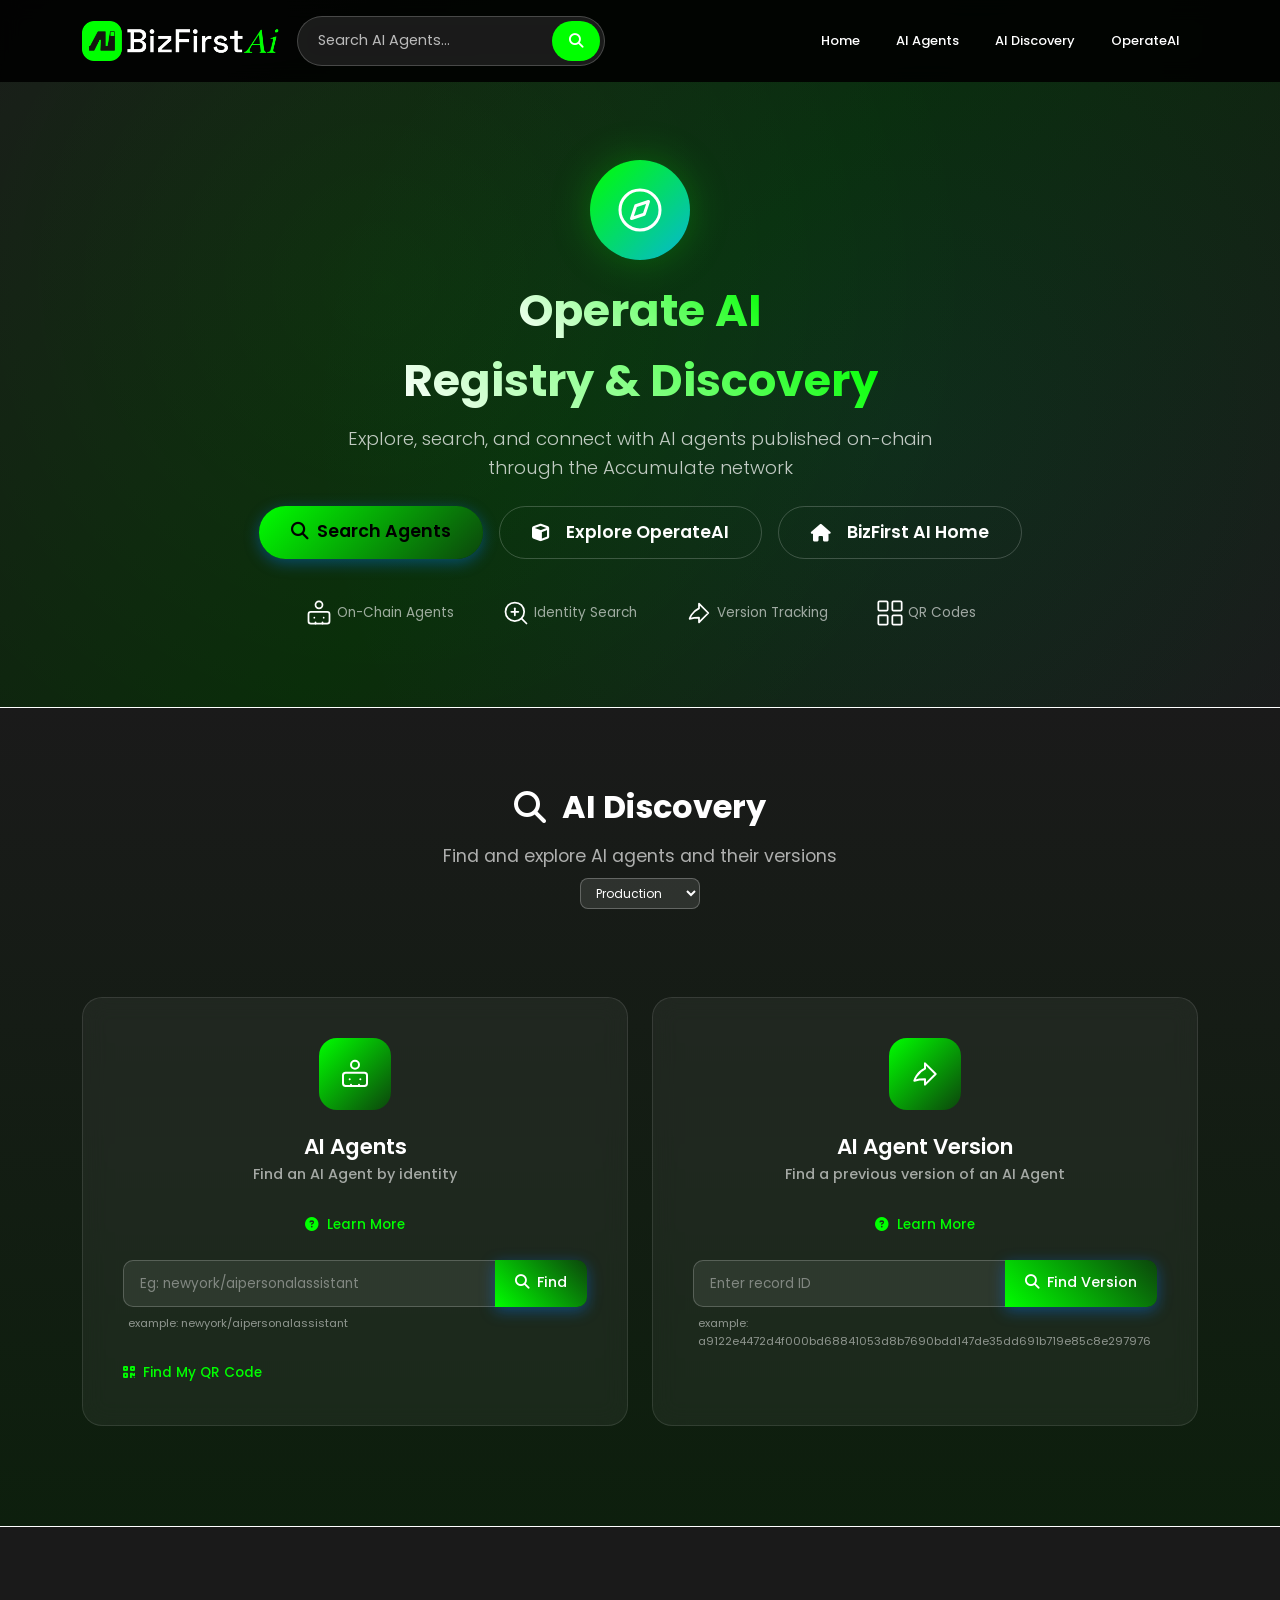
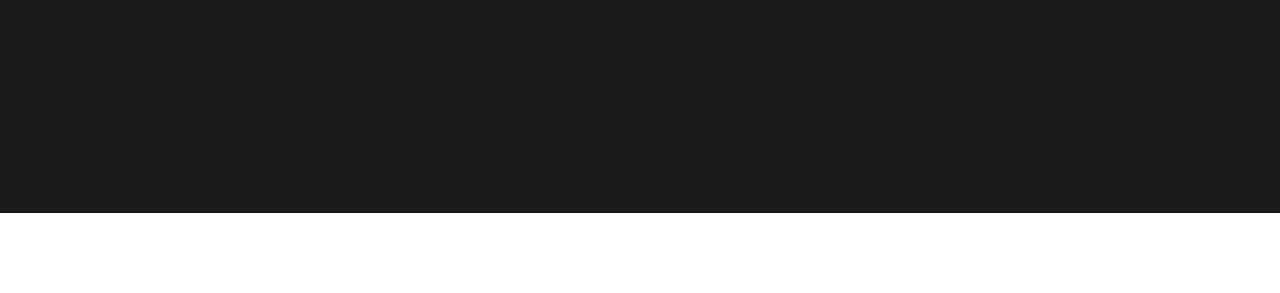
==== docs/AgentDiscovery.html @ 02e929f7 "Add AgentDiscovery.html and OperateID lookup assets; fix favicon and repoint nav links" ====
<!DOCTYPE html>
<html lang="en">

<head>
    <meta charset="UTF-8">
    <meta name="viewport" content="width=device-width, initial-scale=1.0">
    <title>BizFirst AI - AI Discovery</title>
    <meta name="description" content="BizFirst AI - Discover and explore AI Agents on chain">
    <meta name="keywords" content="AI, Machine Learning, AI Agents, Blockchain, Web3">
    <meta name="author" content="Bank on Ledger">

    <!-- Open Graph Meta Tags for Social Media -->
    <meta property="og:title" content="BizFirst AI - AI Discovery">
    <meta property="og:description" content="BizFirst AI - Discover and explore AI Agents on chain">
    <meta property="og:type" content="website">
    <meta property="og:url" content="https://OperateAgents.BizFirstAi.com/">
    <meta property="og:image" content="https://bizfirstai.com/website/assets/Logo/logo-m.png">

    <!-- Twitter Card Meta Tags -->
    <meta name="twitter:card" content="summary_large_image">
    <meta name="twitter:title" content="BizFirst AI - AI Discovery">
    <meta name="twitter:description" content="BizFirst AI - Discover and explore AI Agents on chain">
    <meta name="twitter:image" content="https://bizfirstai.com/website/assets/Logo/logo-m.png">

    <link rel="icon" type="image/png" href="https://bizfirstai.com/website/assets/Logo/logo-m.png">

    <!-- Google Fonts -->
    <link href="https://fonts.googleapis.com/css2?family=Poppins:wght@300;400;500;600;700;800&display=swap"
        rel="stylesheet">

    <!-- Font Awesome -->
    <link rel="stylesheet" href="https://cdnjs.cloudflare.com/ajax/libs/font-awesome/6.4.0/css/all.min.css">

    <!-- Bootstrap CSS -->
    <link href="https://cdn.jsdelivr.net/npm/bootstrap@5.3.0/dist/css/bootstrap.min.css" rel="stylesheet">

    <!-- AOS Animation Library -->
    <link href="https://unpkg.com/aos@2.3.1/dist/aos.css" rel="stylesheet">

    <!-- Custom CSS -->
    <link rel="stylesheet" href="css/style.css">
    <link rel="stylesheet" href="css/animations.css">
    <link rel="stylesheet" href="css/components.css">
    <link rel="stylesheet" href="css/common.css">

    <style>
        /* ── Hero Banner ── */
        .discovery-hero {
            padding: 160px 0 80px;
            background: linear-gradient(135deg, #1a1a1a 0%, #0a2a0a 50%, #1a1a1a 100%);
            position: relative;
            overflow: hidden;
            text-align: center;
            color: #fff;
        }
        .discovery-hero::before {
            content: "";
            position: absolute;
            inset: 0;
            background: radial-gradient(circle at 30% 40%, rgba(0,255,0,0.06) 0%, transparent 60%),
                        radial-gradient(circle at 70% 60%, rgba(6,182,212,0.06) 0%, transparent 60%);
            pointer-events: none;
        }
        .discovery-hero .hero-icon {
            width: 100px;
            height: 100px;
            background: linear-gradient(135deg, var(--accent-primary), var(--accent-secondary));
            border-radius: 50%;
            display: inline-flex;
            align-items: center;
            justify-content: center;
            font-size: 2.5rem;
            color: #fff;
            margin-bottom: 1.5rem;
            box-shadow: 0 0 40px rgba(0,255,0,0.25);
            animation: pulse-glow 3s ease-in-out infinite;
        }
        @keyframes pulse-glow {
            0%, 100% { box-shadow: 0 0 40px rgba(0,255,0,0.25); }
            50% { box-shadow: 0 0 60px rgba(0,255,0,0.4); }
        }
        .discovery-hero h1 {
            font-size: 2.8rem;
            font-weight: 700;
            margin-bottom: 1rem;
        }
        .discovery-hero p.lead {
            font-size: 1.15rem;
            color: rgba(255,255,255,0.75);
            max-width: 600px;
            margin: 0 auto;
        }
        .discovery-hero .stats-row {
            display: flex;
            justify-content: center;
            gap: 3rem;
            margin-top: 2.5rem;
            flex-wrap: wrap;
        }
        .discovery-hero .stat-item {
            text-align: center;
        }
        .discovery-hero .stat-item i {
            font-size: 1.4rem;
            color: var(--accent-primary);
            margin-bottom: 0.4rem;
            display: block;
        }
        .discovery-hero .stat-item span {
            font-size: 0.85rem;
            color: rgba(255,255,255,0.6);
        }

        /* ── Section Divider ── */
        .section-divider {
            height: 1px;
            background: linear-gradient(90deg, transparent, rgba(255,255,255,0.15), transparent);
            margin: 0;
        }

        /* ── AI Agents Listing Section ── */
        .agents-listing-section {
            padding: 80px 0;
            background: linear-gradient(180deg, #141414 0%, #1a1a1a 100%);
            color: #fff;
        }
        .agents-listing-section .section-badge {
            display: inline-block;
            padding: 0.35rem 1rem;
            border-radius: 50px;
            font-size: 0.75rem;
            font-weight: 600;
            text-transform: uppercase;
            letter-spacing: 1px;
            margin-bottom: 1rem;
        }
        .badge-recent {
            background: rgba(6,182,212,0.15);
            color: var(--accent-secondary);
            border: 1px solid rgba(6,182,212,0.3);
        }
        .badge-featured {
            background: rgba(245,158,11,0.15);
            color: var(--accent-warning);
            border: 1px solid rgba(245,158,11,0.3);
        }
        .agents-listing-section h2 {
            font-size: 2rem;
            font-weight: 700;
            color: #fff;
            margin-bottom: 0.5rem;
        }
        .agents-listing-section h4 {
            font-size: 0.95rem;
            color: var(--accent-primary);
            font-weight: 500;
            margin-bottom: 0.5rem;
        }
        .agents-listing-section > .container > .app-product-listing-contatiner > .listing-block > .app-product-listing-header p {
            color: rgba(255,255,255,0.6);
            font-size: 0.95rem;
        }
        .listing-block {
            padding: 50px 0;
        }
        .listing-block + .listing-block {
            border-top: 1px solid rgba(255,255,255,0.06);
        }

        /* ── Discovery Search Section ── */
        .discovery-search-section {
            padding: 80px 0 100px;
            background: linear-gradient(180deg, #1a1a1a 0%, #0d1f0d 100%);
            color: #fff;
        }
        .discovery-search-section .section-header h2 {
            font-size: 2rem;
            font-weight: 700;
            color: #fff;
        }
        .discovery-search-section .section-header p {
            color: rgba(255,255,255,0.65);
        }
        .discovery-search-section .select-network {
            background: rgba(255,255,255,0.1);
            color: #fff;
            border: 1px solid rgba(255,255,255,0.25);
            border-radius: 8px;
            padding: 0.5rem 1rem;
            margin-top: 0.75rem;
            font-size: 0.9rem;
        }
        .discovery-search-section .select-network option {
            background: #1a1a1a;
            color: #fff;
        }
        .discovery-search-card {
            background: rgba(255,255,255,0.05);
            border-radius: 20px;
            backdrop-filter: blur(12px);
            border: 1px solid rgba(255,255,255,0.1);
            transition: all 0.4s cubic-bezier(0.25, 0.46, 0.45, 0.94);
            height: 100%;
            position: relative;
            overflow: hidden;
        }
        .discovery-search-card::before {
            content: "";
            position: absolute;
            inset: 0;
            border-radius: 20px;
            background: linear-gradient(135deg, rgba(0,255,0,0.03), transparent 60%);
            opacity: 0;
            transition: opacity 0.4s ease;
        }
        .discovery-search-card:hover {
            background: rgba(255,255,255,0.08);
            transform: translateY(-8px);
            border-color: rgba(0,255,0,0.25);
            box-shadow: 0 25px 60px rgba(0,0,0,0.4), 0 0 30px rgba(0,255,0,0.08);
        }
        .discovery-search-card:hover::before {
            opacity: 1;
        }
        .discovery-search-card .card-body {
            padding: 2.5rem;
            position: relative;
            z-index: 1;
        }
        .discovery-search-card .search-icon {
            width: 72px;
            height: 72px;
            background: linear-gradient(135deg, var(--accent-primary), var(--accent-primary-shade));
            border-radius: 18px;
            display: flex;
            align-items: center;
            justify-content: center;
            margin: 0 auto 1.5rem;
            font-size: 1.8rem;
            color: white;
            transition: transform 0.3s ease;
        }
        .discovery-search-card:hover .search-icon {
            transform: scale(1.1) rotate(5deg);
        }
        .discovery-search-card .card-title {
            font-size: 1.35rem;
            font-weight: 600;
            color: white;
            margin-bottom: 0.4rem;
            text-align: center;
        }
        .discovery-search-card .card-subtitle {
            color: rgba(255,255,255,0.6);
            margin-bottom: 1.5rem;
            text-align: center;
            font-size: 0.9rem;
        }
        .discovery-search-card .form-control {
            background: rgba(255,255,255,0.08);
            border: 1px solid rgba(255,255,255,0.2);
            color: white;
            padding: 0.75rem 1rem;
            border-radius: 10px;
            font-size: 0.9rem;
            transition: all 0.3s ease;
        }
        .discovery-search-card .form-control:focus {
            background: rgba(255,255,255,0.12);
            border-color: var(--accent-primary);
            color: white;
            box-shadow: 0 0 0 3px rgba(0,255,0,0.15);
        }
        .discovery-search-card .form-control::placeholder {
            color: rgba(255,255,255,0.4);
            font-size: 0.85rem;
        }
        .discovery-search-card .btn-primary {
            border-radius: 10px;
            padding: 0.75rem 1.25rem;
            font-weight: 500;
            white-space: nowrap;
        }
        .discovery-search-card .example-text {
            font-size: 0.7rem;
            opacity: 0.5;
            margin-top: 0.5rem;
            padding-left: 5px;
            transition: opacity 0.2s ease;
        }
        .discovery-search-card .example-text:hover {
            opacity: 0.85;
            text-decoration: underline;
        }
        .discovery-search-card .help-link,
        .discovery-search-card .qr-link {
            font-size: 0.85rem;
        }

        .app-product-listing-content > div {
            border: 5px solid transparent;
            background-color: transparent;
        }

        /* ── Agent Cards ── */
        .agent-card {
            border-radius: 16px !important;
            overflow: hidden;
            border: none !important;
            --bs-card-border-width: 0;
            --bs-card-border-color: transparent;
            background: linear-gradient(165deg, #0a1f0a 0%, #0d2818 50%, #091a12 100%);
            transition: all 0.4s cubic-bezier(0.25, 0.46, 0.45, 0.94);
            box-shadow: 0 2px 12px rgba(0,0,0,0.25);
            margin-bottom: 0.5rem;
        }
        .agent-card:hover {
            transform: translateY(-6px);
            box-shadow: 0 16px 40px rgba(0,0,0,0.4), 0 0 20px rgba(0,255,0,0.08);
        }
        .agent-card-header {
            background: linear-gradient(135deg, rgba(0,255,0,0.06), rgba(6,182,212,0.03));
            border-bottom: 1px solid rgba(255,255,255,0.04) !important;
            padding: 1rem 1.25rem;
            display: flex;
            align-items: center;
            gap: 0.75rem;
        }
        .agent-card-logo {
            width: 36px;
            height: 36px;
            border-radius: 10px;
            flex-shrink: 0;
            background: linear-gradient(135deg, rgba(0,255,0,0.15), rgba(6,182,212,0.1));
            display: inline-flex;
            align-items: center;
            justify-content: center;
            color: var(--accent-primary);
        }
        .agent-card-title {
            font-size: 1rem;
            font-weight: 600;
            color: #fff;
            margin: 0;
            background: none;
            border: none;
            padding: 0;
        }
        .agent-card-body {
            position: relative;
            min-height: 120px;
            padding: 0;
        }
        .agent-card-overlay {
            position: absolute;
            inset: 0;
            background: linear-gradient(180deg, rgba(0,0,0,0.3) 0%, rgba(0,0,0,0.75) 100%);
        }
        .agent-card-body-content {
            position: relative;
            z-index: 1;
            padding: 1.25rem;
        }
        .agent-card-badge {
            display: block;
            font-size: 0.55rem;
            font-weight: 400;
            letter-spacing: 0.5px;
            text-transform: uppercase;
            color: rgba(255,255,255,0.35);
            background: none;
            padding: 0;
            border-radius: 0;
            margin-bottom: 0.3rem;
        }
        .agent-card-desc {
            font-size: 0.85rem;
            color: rgba(255,255,255,0.85);
            line-height: 1.5;
            margin: 0;
        }
        .agent-card-footer {
            background: rgba(0,0,0,0.2);
            border-top: 1px solid rgba(255,255,255,0.03) !important;
            padding: 1rem 1.25rem;
        }
        .agent-card-code {
            font-size: 0.7rem;
            font-family: monospace;
            color: rgba(255,255,255,0.45);
            margin-bottom: 0.75rem;
            word-break: break-all;
        }
        .agent-card-actions {
            display: flex;
            gap: 0.5rem;
            justify-content: center;
        }
        .agent-btn-visit {
            flex: 1;
            background: linear-gradient(135deg, var(--accent-primary), var(--accent-primary-shade));
            color: #fff;
            font-size: 0.8rem;
            font-weight: 500;
            padding: 0.45rem 0.75rem;
            border-radius: 8px;
            border: none;
            text-align: center;
            transition: all 0.3s ease;
        }
        .agent-btn-visit:hover {
            color: #fff;
            box-shadow: 0 4px 15px rgba(0,255,0,0.3);
            transform: translateY(-1px);
        }
        .agent-btn-testnet {
            flex: 1;
            background: rgba(255,255,255,0.06);
            color: rgba(255,255,255,0.7);
            font-size: 0.8rem;
            font-weight: 500;
            padding: 0.45rem 0.75rem;
            border-radius: 8px;
            border: 1px solid rgba(255,255,255,0.1);
            text-align: center;
            transition: all 0.3s ease;
        }
        .agent-btn-testnet:hover {
            background: rgba(255,255,255,0.1);
            color: #fff;
            border-color: rgba(255,255,255,0.2);
        }

        /* ── Network Selector (smaller) ── */
        .discovery-search-section .select-network {
            font-size: 0.75rem;
            padding: 0.3rem 0.7rem;
            margin-top: 0.5rem;
        }
    </style>
</head>

<body>
    <!-- Preloader -->
    <div id="preloader">
        <div id="status">
            <div class="spinner">Loading...</div>
        </div>
    </div>

    <!-- Navigation -->
    <nav class="navbar navbar-expand-lg navbar-dark fixed-top custom-nav">
        <div class="container">
            <a class="navbar-brand" href="https://bizfirstai.github.io/BizFirstAi.com/">
                <div class="logo-container">
                    <img src="images/logo.png" alt="BizFirst AI" class="logo-img">
                </div>
            </a>

            <!-- AI Agent Search Box -->
            <div class="navbar-search d-none d-lg-flex me-3">
                <div class="search-container">
                    <input type="text" class="form-control search-input" placeholder="Search AI Agents..."
                        id="navSearchInput">
                    <button class="btn search-btn" type="button" onclick="searchFromNav()">
                        <i class="fas fa-search"></i>
                    </button>
                </div>
            </div>

            <button class="navbar-toggler" type="button" data-bs-toggle="collapse" data-bs-target="#navbarNav">
                <span class="navbar-toggler-icon"></span>
            </button>

            <div class="collapse navbar-collapse" id="navbarNav">
                <ul class="navbar-nav ms-auto">
                    <li class="nav-item">
                        <a class="nav-link" href="https://bizfirstai.github.io/BizFirstAi.com/">Home</a>
                    </li>
                    <li class="nav-item">
                        <a class="nav-link" href="#agents">AI Agents</a>
                    </li>
                    <li class="nav-item">
                        <a class="nav-link active" href="#search">AI Discovery</a>
                    </li>
                    <li class="nav-item">
                        <a class="nav-link" href="https://bizfirstai.github.io/OperateAI/">OperateAI</a>
                    </li>
                </ul>
            </div>
        </div>
    </nav>

    <!-- Hero Banner -->
    <section class="discovery-hero">
        <div class="container" data-aos="fade-up" data-aos-duration="800">
            <div class="hero-icon">
                <svg width="48" height="48" viewBox="0 0 24 24" fill="none" stroke="currentColor" stroke-width="1.5" stroke-linecap="round" stroke-linejoin="round">
                    <circle cx="12" cy="12" r="10"/><polygon points="16.24 7.76 14.12 14.12 7.76 16.24 9.88 9.88 16.24 7.76"/>
                </svg>
            </div>
            <h1><span class="gradient-text">Operate AI</span></h1>
            <h1><span class="gradient-text">Registry & Discovery</span></h1>
            <p class="lead">Explore, search, and connect with AI agents published on-chain through the Accumulate network</p>
            <div class="hero-cta-buttons" data-aos="fade-up" data-aos-delay="100" style="display:flex;gap:1rem;justify-content:center;flex-wrap:wrap;margin:1.5rem 0 2rem;">
                <a href="#search" class="btn btn-primary btn-lg" style="background:linear-gradient(135deg,var(--accent-primary),var(--accent-primary-shade));border:none;padding:0.75rem 2rem;border-radius:50px;font-weight:600;color:#000;">
                    <i class="fas fa-search me-2"></i>Search Agents
                </a>
                <a href="https://bizfirstai.github.io/OperateAI/" class="btn btn-outline-light btn-lg" style="border:1px solid rgba(255,255,255,0.2);padding:0.75rem 2rem;border-radius:50px;font-weight:600;">
                    <i class="fas fa-cube me-2"></i>Explore OperateAI
                </a>
                <a href="https://bizfirstai.github.io/BizFirstAi.com/" class="btn btn-outline-light btn-lg" style="border:1px solid rgba(255,255,255,0.2);padding:0.75rem 2rem;border-radius:50px;font-weight:600;">
                    <i class="fas fa-home me-2"></i>BizFirst AI Home
                </a>
            </div>
            <div class="stats-row" data-aos="fade-up" data-aos-delay="200">
                <div class="stat-item">
                    <svg width="28" height="28" viewBox="0 0 24 24" fill="none" stroke="currentColor" stroke-width="1.5" stroke-linecap="round" stroke-linejoin="round">
                        <rect x="3" y="11" width="18" height="10" rx="2"/><circle cx="12" cy="5" r="3"/><line x1="8" y1="16" x2="8" y2="16.01"/><line x1="16" y1="16" x2="16" y2="16.01"/><path d="M9 20v1M15 20v1"/>
                    </svg>
                    <span>On-Chain Agents</span>
                </div>
                <div class="stat-item">
                    <svg width="28" height="28" viewBox="0 0 24 24" fill="none" stroke="currentColor" stroke-width="1.5" stroke-linecap="round" stroke-linejoin="round">
                        <circle cx="11" cy="11" r="8"/><line x1="21" y1="21" x2="16.65" y2="16.65"/><line x1="11" y1="8" x2="11" y2="14"/><line x1="8" y1="11" x2="14" y2="11"/>
                    </svg>
                    <span>Identity Search</span>
                </div>
                <div class="stat-item">
                    <svg width="28" height="28" viewBox="0 0 24 24" fill="none" stroke="currentColor" stroke-width="1.5" stroke-linecap="round" stroke-linejoin="round">
                        <path d="M12 8V4l8 8-8 8v-4c-4.42 0-8 1-8 1s1.5-6 8-9z"/>
                    </svg>
                    <span>Version Tracking</span>
                </div>
                <div class="stat-item">
                    <svg width="28" height="28" viewBox="0 0 24 24" fill="none" stroke="currentColor" stroke-width="1.5" stroke-linecap="round" stroke-linejoin="round">
                        <rect x="2" y="2" width="8" height="8" rx="1"/><rect x="14" y="2" width="8" height="8" rx="1"/><rect x="2" y="14" width="8" height="8" rx="1"/><rect x="14" y="14" width="8" height="8" rx="1"/>
                    </svg>
                    <span>QR Codes</span>
                </div>
            </div>
        </div>
    </section>

    <div class="section-divider"></div>

    <!-- AI Discovery / Search Section -->
    <section id="search" class="discovery-search-section">
        <div class="container">
            <div class="section-header text-center" data-aos="fade-up">
                <h2><i class="fas fa-search me-3"></i>AI Discovery</h2>
                <p>Find and explore AI agents and their versions</p>
                <select class="select-network">
                    <option value="" selected>Production</option>
                    <option value="kermit">Test (Kermit)</option>
                </select>
            </div>
            <div class="row g-4 mt-4">
                <div class="col-md-6" data-aos="fade-right" data-aos-delay="100">
                    <div class="discovery-search-card">
                        <div class="card-body">
                            <div class="search-icon">
                                <svg width="32" height="32" viewBox="0 0 24 24" fill="none" stroke="currentColor" stroke-width="1.5" stroke-linecap="round" stroke-linejoin="round">
                                    <rect x="3" y="11" width="18" height="10" rx="2"/><circle cx="12" cy="5" r="3"/><line x1="8" y1="16" x2="8" y2="16.01"/><line x1="16" y1="16" x2="16" y2="16.01"/><path d="M9 20v1M15 20v1"/>
                                </svg>
                            </div>
                            <h5 class="card-title">AI Agents</h5>
                            <h6 class="card-subtitle">Find an AI Agent by identity</h6>
                            <a href="https://dev.azure.com/HelpDocs/Qoboto.com/_wiki/wikis/Qoboto.com.wiki/886"
                                class="app-help btn help-link mb-3 d-block" target="_blank"><i
                                    class="fas fa-question-circle me-2"></i>Learn More</a>
                            <div class="input-group mb-2">
                                <input type="text" class="text_identity search-input form-control" name="identity"
                                    placeholder="Eg: newyork/aipersonalassistant">
                                <a href_template="https://@identityName.BizFirstAi.com/@identityPath?@network"
                                    class="btn btn-primary member-link-app-identity-url" target="_blank"><i
                                        class="fas fa-search me-2"></i>Find</a>
                            </div>
                            <div class="example-text" style="cursor:pointer;" onclick="document.querySelector('.text_identity').value='newyork/aipersonalassistant'">example: newyork/aipersonalassistant</div>
                            <br>
                            <a href="#" class="member-link-app-identity-qr-code qr-link"><i
                                    class="fas fa-qrcode me-2"></i>Find My QR Code</a>
                        </div>
                    </div>
                </div>
                <div class="col-md-6" data-aos="fade-left" data-aos-delay="200">
                    <div class="discovery-search-card">
                        <div class="card-body">
                            <div class="search-icon">
                                <svg width="32" height="32" viewBox="0 0 24 24" fill="none" stroke="currentColor" stroke-width="1.5" stroke-linecap="round" stroke-linejoin="round">
                                    <path d="M12 8V4l8 8-8 8v-4c-4.42 0-8 1-8 1s1.5-6 8-9z"/>
                                </svg>
                            </div>
                            <h5 class="card-title">AI Agent Version</h5>
                            <h6 class="card-subtitle">Find a previous version of an AI Agent</h6>
                            <a href="https://dev.azure.com/HelpDocs/Qoboto.com/_wiki/wikis/Qoboto.com.wiki/886"
                                class="app-help btn help-link mb-3 d-block" target="_blank"><i
                                    class="fas fa-question-circle me-2"></i>Learn More</a>
                            <div class="input-group mb-2">
                                <input type="text" class="text_record_id search-input form-control" name="recordId"
                                    placeholder="Enter record ID">
                                <a href_template="https://record.BizFirstAi.com/?search-url-data-entry-id=@record-id@network"
                                    class="btn btn-primary member-link-app-record-id" target="_blank"><i
                                        class="fas fa-search me-2"></i>Find Version</a>
                            </div>
                            <div class="example-text" style="cursor:pointer;" onclick="document.querySelector('.text_record_id').value='a9122e4472d4f000bd68841053d8b7690bdd147de35dd691b719e85c8e297976'">example: a9122e4472d4f000bd68841053d8b7690bdd147de35dd691b719e85c8e297976</div>
                        </div>
                    </div>
                </div>
            </div>
        </div>
    </section>

    <div class="section-divider"></div>

    <!-- AI Agents Listing -->
    <section class="agents-listing-section app-product-listing-section-bizfirstaiagents" id="agents">
        <div class="container">
            <div class="app-product-listing-contatiner" id="app-product-listing-contatiner">

                <!-- Recent AI Agents -->
                <div class="listing-block app-product-listing-holder app-product-listing-holder-recent">
                    <div class="app-product-listing-header text-center" data-aos="fade-up">
                        <span class="section-badge badge-recent"><i class="fas fa-clock me-1"></i>Latest</span>
                        <h2><i class="fas fa-robot me-3"></i>Recent AI Agents</h2>
                        <h4>On Chain</h4>
                        <p>Create your AI Agent and showcase them here.</p>
                    </div>
                    <div class="app-product-listing-content row g-5 mt-4 justify-content-center" data-aos="fade-up" data-aos-delay="100">
                    </div>
                </div>

                <!-- Featured AI Agents -->
                <div class="listing-block app-product-listing-holder app-product-listing-holder-top">
                    <div class="app-product-listing-header text-center" data-aos="fade-up">
                        <span class="section-badge badge-featured"><i class="fas fa-trophy me-1"></i>Top Picks</span>
                        <h2><i class="fas fa-star me-3"></i>Featured AI Agents</h2>
                        <h4>On Chain</h4>
                        <p>Top AI Agents published by app users.</p>
                    </div>
                    <div class="app-product-listing-content row g-5 mt-4 justify-content-center" data-aos="fade-up" data-aos-delay="100">
                    </div>
                </div>

                <!-- Card Template (hidden) -->
                <div class="app-product-listing-templates w-hidden" id="app-product-listing-templates">
                    <div class="card-template-standard-mini" id="card-template-standard-mini">
                        <div class="col-lg-3 col-md-4 col-sm-6 list-item-card-smart">
                            <div class="agent-card">
                                <div class="agent-card-header">
                                    <span class="agent-card-logo">
                                        <svg width="20" height="20" viewBox="0 0 24 24" fill="none" stroke="currentColor" stroke-width="1.5" stroke-linecap="round" stroke-linejoin="round">
                                            <rect x="3" y="11" width="18" height="10" rx="2"/><circle cx="12" cy="5" r="3"/><line x1="8" y1="16" x2="8" y2="16.01"/><line x1="16" y1="16" x2="16" y2="16.01"/>
                                        </svg>
                                    </span>
                                    <h5 class="agent-card-title">{@name}</h5>
                                </div>
                                <div class="agent-card-body"
                                    style="background-image: url('{@imageurl}'); background-size: cover; background-position: center;">
                                    <div class="agent-card-overlay"></div>
                                    <div class="agent-card-body-content">
                                        <p class="agent-card-badge">Created using BizFirst AI</p>
                                        <p class="agent-card-desc">{@shortDescription}</p>
                                    </div>
                                </div>
                                <div class="agent-card-footer">
                                    <p class="agent-card-code">{@code}</p>
                                    <div class="agent-card-actions">
                                        <a href="{@appUrl}" target="_blank" class="btn agent-btn-visit">Visit</a>
                                        <a href="{@appUrlTestNet}" target="_blank" class="btn agent-btn-testnet">Test</a>
                                    </div>
                                </div>
                            </div>
                        </div>
                    </div>
                </div>
            </div>
        </div>
    </section>

    <!-- Footer -->
    <footer class="footer">
        <div class="container">
            <div class="footer-content text-center">
                <div class="footer-logo" data-aos="fade-up">
                    <img src="images/logo.png" alt="BizFirst AI" class="footer-logo-img">
                </div>

                <div class="footer-social" data-aos="fade-up" data-aos-delay="400">
                    <a href="https://www.youtube.com/@operatecrypto" target="_blank"><i class="fab fa-youtube"></i></a>
                    <a href="https://twitter.com/OperateID" target="_blank"><i class="fab fa-twitter"></i></a>
                    <a href="https://discord.gg/F6NjA5dzZV" target="_blank"><i class="fab fa-discord"></i></a>
                    <a href="https://github.com/operatecrypto" target="_blank"><i class="fab fa-github"></i></a>
                    <a href="https://t.me/operatecrypto" target="_blank"><i class="fab fa-telegram"></i></a>
                </div>

                <div class="footer-bottom" data-aos="fade-up" data-aos-delay="600">
                    <p>&copy; 2024 BizFirst AI. All rights reserved.</p>
                </div>
            </div>
        </div>
    </footer>

    <!-- Bootstrap JS -->
    <script src="https://cdn.jsdelivr.net/npm/bootstrap@5.3.0/dist/js/bootstrap.bundle.min.js"></script>

    <!-- AOS Animation Library -->
    <script src="https://unpkg.com/aos@2.3.1/dist/aos.js"></script>

    <!-- Custom JS -->
    <script src="js/main.js"></script>
    <script src="js/animations.js"></script>
    <script src="js/components.js"></script>

    <script src="js/jquery.min.js"></script>
    <script src="js/bootstrap.bundle.min.js"></script>

    <script src="js/main.js"></script>
    <script src="js/OperateID/common.js"></script>
    <script src="js/OperateID/operateId.js"></script>
    <script src="js/OperateID/productLlisting.js"></script>
    <script src="js/OperateID/productLlistingExtra.js"></script>
</body>

</html>
---- docs/css/style.css ----
:root {
    /* Blue Accent Colors */
    --accent-primary:hsl(120, 100%, 50%);
    --accent-primary-shade:#0c450c;
    --accent-secondary: #06B6D4;
    --accent-tertiary: #10B981;
    --accent-warning: #F59E0B;
}

/* Reset and Base Styles */
* {
  margin: 0;
  padding: 0;
  box-sizing: border-box;
}

body {
  font-family: "Poppins", sans-serif;
  line-height: 1.6;
  color: #333;
  overflow-x: hidden;
}

/* Preloader */
#preloader {
  position: fixed;
  top: 0;
  left: 0;
  right: 0;
  bottom: 0;
  background: #1a1a1a;
  z-index: 9999;
  display: flex;
  align-items: center;
  justify-content: center;
}

.spinner {
  color: #fff;
  font-size: 18px;
  position: relative;
}

.spinner::after {
  content: "";
  position: absolute;
  top: -20px;
  left: 50%;
  transform: translateX(-50%);
  width: 40px;
  height: 40px;
  border: 3px solid rgba(255, 255, 255, 0.3);
  border-top: 3px solid #fff;
  border-radius: 50%;
  animation: spin 1s linear infinite;
}

@keyframes spin {
  0% {
    transform: translateX(-50%) rotate(0deg);
  }
  100% {
    transform: translateX(-50%) rotate(360deg);
  }
}

/* Navigation */
.custom-nav {
  background: rgba(0, 0, 0, 0.9);
  backdrop-filter: blur(10px);
  transition: all 0.3s ease;
  padding: 1rem 0;
}

.custom-nav.scrolled {
  background: rgba(0, 0, 0, 0.95);
  padding: 0.5rem 0;
}

.logo-container {
  display: flex;
  align-items: center;
  gap: 15px;
}

.logo-img {
  height: 40px;
  border-radius: 8px;
}

.logo-text .brand-name {
  font-size: 1.5rem;
  font-weight: 700;
  color: #fff;
  line-height: 1;
}

.logo-text .brand-tagline {
  font-size: 0.8rem;
  color: #888;
  line-height: 1;
}

/* Navigation Search */
.navbar-search {
  flex: 0 0 auto;
}

.search-container {
  display: flex;
  align-items: center;
  background: rgba(255, 255, 255, 0.1);
  border-radius: 25px;
  padding: 0.25rem;
  backdrop-filter: blur(10px);
  border: 1px solid rgba(255, 255, 255, 0.2);
  transition: all 0.3s ease;
}

.search-container:hover {
  background: rgba(255, 255, 255, 0.15);
  border-color: rgba(255, 255, 255, 0.3);
}

.search-input {
  background: transparent;
  border: none;
  color: white;
  padding: 0.5rem 1rem;
  width: 250px;
  font-size: 0.9rem;
}

.search-input:focus {
  background: transparent;
  border: none;
  color: white;
  box-shadow: none;
  outline: none;
}

.search-input::placeholder {
  color: rgba(255, 255, 255, 0.7);
}

.search-btn {
  background: var(--accent-primary);
  border: none;
  color: white;
  width: 40px;
  height: 40px;
  border-radius: 50%;
  display: flex;
  align-items: center;
  justify-content: center;
  transition: all 0.3s ease;
}

.search-btn:hover {
  background: var(--accent-primary);
  transform: scale(1.05);
  color: white;
}

.navbar-nav .nav-link {
  color: #fff !important;
  font-weight: 500;
  margin: 0 10px;
  transition: all 0.3s ease;
  position: relative;
}

.navbar-nav .nav-link:hover {
  color: var(--accent-primary) !important;
}

.navbar-nav .nav-link::after {
  content: "";
  position: absolute;
  bottom: -5px;
  left: 0;
  width: 0;
  height: 2px;
  background:var(--accent-primary);
  transition: width 0.3s ease;
}

.navbar-nav .nav-link:hover::after {
  width: 100%;
}

/* Enhanced Hero Section */
.hero-section {
  min-height: 100vh;
  background: linear-gradient(135deg, #1a1a1a 0%, #2d2d2d 100%);
  position: relative;
  display: flex;
  align-items: center;
  overflow: hidden;
  padding: 120px 0 120px;
}

.hero-main-container {
  background: rgba(255, 255, 255, 0.05);
  backdrop-filter: blur(15px);
  border-radius: 25px;
  padding: 3rem;
  border: 1px solid rgba(255, 255, 255, 0.1);
  box-shadow: 0 25px 50px rgba(0, 0, 0, 0.3);
}

.title-spacing {
  height: 2rem;
}

.section-spacing {
  height: 1.5rem;
}

.hero-bg-overlay {
  position: absolute;
  top: 0;
  left: 0;
  right: 0;
  bottom: 0;
  background: url('data:image/svg+xml,<svg xmlns="http://www.w3.org/2000/svg" viewBox="0 0 100 100"><defs><pattern id="grid" width="10" height="10" patternUnits="userSpaceOnUse"><path d="M 10 0 L 0 0 0 10" fill="none" stroke="rgba(255,255,255,0.1)" stroke-width="0.5"/></pattern></defs><rect width="100" height="100" fill="url(%23grid)"/></svg>');
  opacity: 0.3;
}

.hero-image-container {
  position: relative;
  text-align: center;
  height: 100%;
  display: flex;
  align-items: center;
  justify-content: center;
}

.hero-ai-image {
  max-width: 100%;
  height: auto;
  border-radius: 20px;
  box-shadow: 0 20px 60px rgba(0, 123, 255, 0.3);
  transition: all 0.3s ease;
  max-height: 400px;
  object-fit: cover;
}

.floating-icons {
  position: absolute;
  top: 0;
  left: 0;
  width: 100%;
  height: 100%;
  pointer-events: none;
}

.floating-icon {
  position: absolute;
  width: 60px;
  height: 60px;
  background: rgba(0, 123, 255, 0.2);
  border-radius: 50%;
  display: flex;
  align-items: center;
  justify-content: center;
  color: var(--accent-primary);
  font-size: 1.5rem;
  animation: float 6s ease-in-out infinite;
  animation-delay: var(--delay);
}

.floating-icon:nth-child(1) {
  top: 10%;
  right: 10%;
}
.floating-icon:nth-child(2) {
  top: 60%;
  right: 5%;
}
.floating-icon:nth-child(3) {
  bottom: 20%;
  left: 10%;
}
.floating-icon:nth-child(4) {
  top: 30%;
  left: 5%;
}

@keyframes float {
  0%,
  100% {
    transform: translateY(0px) rotate(0deg);
  }
  50% {
    transform: translateY(-20px) rotate(180deg);
  }
}

.hero-content {
  position: relative;
  z-index: 2;
  color: #fff;
}

.hero-title {
  font-size: 2.8rem;
  font-weight: 700;
  margin-bottom: 1.5rem;
  line-height: 1;
  letter-spacing: -1px;
    display: flex;

    align-items: center;
  justify-content: center;
}

.gradient-text {
  background: linear-gradient(45deg, #fff, var(--accent-primary));
  -webkit-background-clip: text;
  -webkit-text-fill-color: transparent;
  background-clip: text;
}

.hero-subtitle {
  font-size: 1.4rem;
  font-weight: 600;
  margin-bottom: 3rem;
  color:var(--accent-primary);
  display: flex;
  align-items: center;
  justify-content: center;
  letter-spacing: -0.5px;
}

.hero-features {
  margin: 3rem 0;
}

.feature-item {
  background: rgba(255, 255, 255, 0.1);
  padding: 1.5rem 1rem;
  border-radius: 15px;
  text-align: center;
  backdrop-filter: blur(10px);
  border: 1px solid rgba(255, 255, 255, 0.2);
  transition: all 0.3s ease;
  height: 100%;
  min-height: 120px;
  display: flex;
  flex-direction: column;
  justify-content: center;
  align-items: center;
}

.feature-item:hover {
  transform: translateY(-15px) scale(1.02);
  background: rgba(255, 255, 255, 0.15);
  box-shadow: 0 25px 50px rgba(0, 123, 255, 0.3);
}

.feature-icon {
  font-size: 1.8rem;
  color: var(--accent-primary);
  margin-bottom: 0.8rem;
  display: block;
  transition: all 0.3s ease;
}

.feature-item:hover .feature-icon {
  transform: scale(1.2) rotate(10deg);
  color: #fff;
}

.feature-item h4 {
  font-size: 1rem;
  font-weight: 600;
  margin: 0;
  color: #fff;
}

.hero-cta {
  margin-top: 3rem;
}

/* Buttons */
.btn {
  font-weight: 600;
  padding: 0.5rem 1.5rem;
  border-radius: 25px;
  text-decoration: none;
  display: inline-flex;
  align-items: center;
  gap: 0.5rem;
  transition: all 0.3s ease;
  position: relative;
  overflow: hidden;
  border: none;
  font-size: 0.9rem;
}

.btn::before {
  content: "";
  position: absolute;
  top: 0;
  left: -100%;
  width: 100%;
  height: 100%;
  background: linear-gradient(90deg, transparent, rgba(255, 255, 255, 0.2), transparent);
  transition: left 0.5s;
}

.btn:hover::before {
  left: 100%;
}

.btn-primary {
  background: linear-gradient(45deg, var(--accent-primary), var(--accent-primary));
  color: white;
  box-shadow: 0 4px 15px rgba(0, 123, 255, 0.4);
}

.btn-primary:hover {
  transform: translateY(-3px);
  box-shadow: 0 8px 25px var(--accent-primary);
  color: white;
}

.btn-outline-light {
  background: transparent;
  color: white;
  border: 2px solid rgba(255, 255, 255, 0.3);
  text-align: center;
}

.btn-outline-light:hover {
  background: rgba(255, 255, 255, 0.1);
  border-color: white;
  color: white;
  transform: translateY(-3px);
}

/* Section Styles */
.section-header {
  margin-bottom: 4rem;
}

.section-header h2 {
  font-size: 2.5rem;
  font-weight: 700;
  margin-bottom: 1rem;
  color: #333;
  display: flex;
  align-items: center;
  justify-content: center;
}

.section-header p {
  font-size: 1.1rem;
  color: #666;
  max-width: 800px;
  margin: 0 auto;
}

/* Generative AI Section */
.generative-ai-section {
  padding: 140px 0 100px;
  background: #f8f9fa;
}

.generative-ai-diagram {
  text-align: center;
  margin: 3rem 0;
}

.diagram-image {
  max-width: 100%;
  height: auto;
  border-radius: 20px;
  box-shadow: 0 20px 60px rgba(0, 0, 0, 0.1);
  transition: all 0.3s ease;
}

.diagram-image:hover {
  transform: scale(1.02);
  box-shadow: 0 30px 80px rgba(0, 0, 0, 0.15);
}

.use-case-card {
  background: white;
  padding: 2.5rem;
  border-radius: 20px;
  text-align: center;
  box-shadow: 0 10px 30px rgba(0, 0, 0, 0.1);
  transition: all 0.3s ease;
  height: 100%;
  border: 1px solid #eee;
}

.use-case-card:hover {
  transform: translateY(-15px);
  box-shadow: 0 25px 50px rgba(0, 0, 0, 0.15);
  border-color: var(--accent-primary);
}

.use-case-card .card-icon {
  width: 80px;
  height: 80px;
  background: linear-gradient(45deg, var(--accent-primary), var(--accent-primary));
  border-radius: 50%;
  display: flex;
  align-items: center;
  justify-content: center;
  margin: 0 auto 1.5rem;
  font-size: 2rem;
  color: white;
  transition: all 0.3s ease;
}

.use-case-card:hover .card-icon {
  transform: scale(1.1) rotate(5deg);
  box-shadow: 0 10px 25px rgba(0, 123, 255, 0.4);
}

.use-case-card h4 {
  font-size: 1.3rem;
  font-weight: 600;
  margin-bottom: 1rem;
  color: #333;
}

.use-case-card p {
  color: #666;
  line-height: 1.6;
}

/* Technology Section */
.tech-section {
  padding: 100px 0;
  background: #1a1a1a;
  color: #fff;
}

.tech-section .section-header h2,
.tech-section .section-header p {
  color: #fff;
}

.tech-card {
  background: rgba(255, 255, 255, 0.1);
  padding: 2.5rem;
  border-radius: 20px;
  text-align: center;
  backdrop-filter: blur(10px);
  border: 1px solid rgba(255, 255, 255, 0.2);
  transition: all 0.3s ease;
  height: 100%;
}

.tech-card:hover {
  transform: translateY(-15px) rotateY(5deg);
  background: rgba(255, 255, 255, 0.15);
  box-shadow: 0 25px 50px rgba(0, 123, 255, 0.3);
}

.tech-icon {
  width: 80px;
  height: 80px;
  background: linear-gradient(45deg, var(--accent-primary), var(--accent-primary));
  border-radius: 50%;
  display: flex;
  align-items: center;
  justify-content: center;
  margin: 0 auto 1.5rem;
  font-size: 2rem;
  color: white;
  transition: all 0.3s ease;
}

.tech-card:hover .tech-icon {
  transform: scale(1.2) rotate(10deg);
  box-shadow: 0 15px 30px rgba(0, 123, 255, 0.4);
}

.tech-card h4 {
  font-size: 1.3rem;
  font-weight: 600;
  margin-bottom: 0.5rem;
  color: white;
}

.tech-card p {
  color: rgba(255, 255, 255, 0.8);
  margin-bottom: 1.5rem;
}

/* Agentic AI Section */
.agentic-ai-section {
  padding: 100px 0;
  background: #f8f9fa;
}

.agentic-diagram-container {
  text-align: center;
  margin: 3rem 0;
}

.agentic-diagram {
  max-width: 100%;
  height: auto;
  border-radius: 20px;
  box-shadow: 0 20px 60px rgba(0, 0, 0, 0.1);
}

.architecture-card {
  background: white;
  border-radius: 20px;
  overflow: hidden;
  box-shadow: 0 10px 30px rgba(0, 0, 0, 0.1);
  transition: all 0.3s ease;
  height: 100%;
  border-top: 4px solid var(--accent-primary);
}

.architecture-card.learning {
  border-top-color: #28a745;
}

.architecture-card.efficiency {
  border-top-color: #ffc107;
}

.architecture-card.action {
  border-top-color: #dc3545;
}

.architecture-card:hover {
  transform: translateY(-15px);
  box-shadow: 0 25px 50px rgba(0, 0, 0, 0.15);
}

.architecture-card .card-header {
  padding: 2rem;
  text-align: center;
  background: linear-gradient(135deg, rgba(0, 123, 255, 0.1) 0%, rgba(0, 86, 179, 0.1) 100%);
}

.architecture-card.learning .card-header {
  background: linear-gradient(135deg, rgba(40, 167, 69, 0.1) 0%, rgba(30, 126, 52, 0.1) 100%);
}

.architecture-card.efficiency .card-header {
  background: linear-gradient(135deg, rgba(255, 193, 7, 0.1) 0%, rgba(224, 168, 0, 0.1) 100%);
}

.architecture-card.action .card-header {
  background: linear-gradient(135deg, rgba(220, 53, 69, 0.1) 0%, rgba(200, 35, 51, 0.1) 100%);
}

.architecture-card .card-header i {
  font-size: 3rem;
  margin-bottom: 1rem;
  color: var(--accent-primary);
}

.architecture-card.learning .card-header i {
  color: #28a745;
}

.architecture-card.efficiency .card-header i {
  color: #ffc107;
}

.architecture-card.action .card-header i {
  color: #dc3545;
}

.architecture-card .card-header h4 {
  font-size: 1.3rem;
  font-weight: 600;
  margin: 0;
  color: #333;
}

.architecture-card .card-body {
  padding: 2rem;
}

.architecture-card .card-body p {
  color: #666;
  margin-bottom: 1.5rem;
  line-height: 1.6;
}

.feature-list {
  list-style: none;
  padding: 0;
}

.feature-list li {
  padding: 0.5rem 0;
  color: #666;
  display: flex;
  align-items: center;
  gap: 0.5rem;
}

.feature-list i {
  color: #28a745;
  font-size: 0.9rem;
}

.architecture-footer {
  margin-top: 4rem;
  padding: 2rem;
  background: rgba(0, 123, 255, 0.1);
  border-radius: 15px;
}

.architecture-footer .lead {
  font-size: 1.1rem;
  color: #666;
  margin: 0;
  line-height: 1.6;
}

/* Product Section */
.product-section {
  padding: 80px 0;
}

.product-grid {
  display: grid;
  grid-template-columns: repeat(auto-fit, minmax(300px, 1fr));
  gap: 2rem;
  margin-top: 2rem;
}

.product-card {
  background: #fff;
  border-radius: 15px;
  padding: 2rem;
  box-shadow: 0 10px 30px rgba(0, 0, 0, 0.1);
  transition: all 0.3s ease;
  border: 1px solid #eee;
}

.product-card:hover {
  transform: translateY(-10px);
  box-shadow: 0 20px 40px rgba(0, 0, 0, 0.15);
}

.product-card h5 {
  font-size: 1.3rem;
  font-weight: 600;
  margin-bottom: 1rem;
  color: #333;
}

.product-card p {
  color: #666;
  margin-bottom: 1.5rem;
}

.product-actions {
  display: flex;
  gap: 0.75rem;
  align-items: center;
}

.product-actions .btn {
  padding: 0.4rem 1rem;
  font-size: 0.85rem;
}

/* Search Section */
.search-section {
  padding: 80px 0;
  background: #1a1a1a;
  color: #fff;
}

.search-section .section-header h2,
.search-section .section-header p {
  color: #fff;
}

.search-card {
  background: rgba(255, 255, 255, 0.1);
  border-radius: 20px;
  backdrop-filter: blur(10px);
  border: 1px solid rgba(255, 255, 255, 0.2);
  transition: all 0.3s ease;
  height: 100%;
}

.search-card:hover {
  background: rgba(255, 255, 255, 0.15);
  transform: translateY(-10px);
  box-shadow: 0 25px 50px rgba(0, 123, 255, 0.2);
}

.search-card .card-body {
  padding: 2.5rem;
}

.search-icon {
  width: 80px;
  height: 80px;
  background: linear-gradient(45deg, var(--accent-primary),var(--accent-primary));
  border-radius: 50%;
  display: flex;
  align-items: center;
  justify-content: center;
  margin: 0 auto 1.5rem;
  font-size: 2rem;
  color: white;
}

.search-card .card-title {
  font-size: 1.5rem;
  font-weight: 600;
  color: white;
  margin-bottom: 0.5rem;
  text-align: center;
}

.search-card .card-subtitle {
  color: rgba(255, 255, 255, 0.8);
  margin-bottom: 1.5rem;
  text-align: center;
}

.help-link,
.qr-link {
  color: var(--accent-primary);
  text-decoration: none;
  font-weight: 500;
  transition: all 0.3s ease;
}

.help-link:hover,
.qr-link:hover {
  color: white;
  text-decoration: underline;
}

.search-card .form-control {
  background: rgba(255, 255, 255, 0.1);
  border: 1px solid rgba(255, 255, 255, 0.3);
  color: white;
  padding: 0.75rem 1rem;
  border-radius: 10px;
}

.search-card .form-control:focus {
  background: rgba(255, 255, 255, 0.15);
  border-color: var(--accent-primary);
  color: white;
  box-shadow: 0 0 0 3px rgba(0, 123, 255, 0.2);
}

.search-card .form-control::placeholder {
  color: rgba(255, 255, 255, 0.6);
}

/* CTA Section */
.cta-section {
  padding: 80px 0;
  background: linear-gradient(135deg, var(--accent-primary) 0%, var(--accent-primary-shade) 100%);
  color: #fff;
  text-align: center;
  position: relative;
  overflow: hidden;
}

.cta-section::before {
  content: "";
  position: absolute;
  top: 0;
  left: 0;
  right: 0;
  bottom: 0;
  background: url('data:image/svg+xml,<svg xmlns="http://www.w3.org/2000/svg" viewBox="0 0 100 100"><defs><pattern id="cta-grid" width="20" height="20" patternUnits="userSpaceOnUse"><path d="M 20 0 L 0 0 0 20" fill="none" stroke="rgba(255,255,255,0.1)" stroke-width="1"/></pattern></defs><rect width="100" height="100" fill="url(%23cta-grid)"/></svg>');
  opacity: 0.3;
}

.cta-content {
  position: relative;
  z-index: 2;
}

.cta-icon {
  font-size: 4rem;
  margin-bottom: 1rem;
  animation: bounce 2s infinite;
}

.cta-section h2 {
  font-size: 2.5rem;
  font-weight: 700;
  margin-bottom: 1rem;
}

.cta-section p {
  font-size: 1.1rem;
  margin-bottom: 2rem;
  opacity: 0.9;
}

.btn-light {
  background: white;
  color: var(--accent-primary);
  border: none;
}

.btn-light:hover {
  background: rgba(255, 255, 255, 0.9);
  color: var(--accent-primary);
  transform: translateY(-3px);
  box-shadow: 0 10px 25px rgba(255, 255, 255, 0.3);
}

/* Ecosystem and Partners Section */
.ecosystem-section,
.partners-section {
  padding: 80px 0;
}

.partners-section {
  background: #1a1a1a;
  color: #fff;
}

.partners-section .section-header h2,
.partners-section .section-header p {
  color: #fff;
}

.partner-card,
.ecosystem-card {
  background: #fff;
  border-radius: 15px;
  padding: 2rem;
  text-align: center;
  box-shadow: 0 10px 30px rgba(0, 0, 0, 0.1);
  transition: all 0.3s ease;
  margin-bottom: 2rem;
  height: 100%;
}

.partners-section .partner-card {
  background: rgba(255, 255, 255, 0.1);
  color: #fff;
  backdrop-filter: blur(10px);
  border: 1px solid rgba(255, 255, 255, 0.2);
}

.partner-card:hover,
.ecosystem-card:hover {
  transform: translateY(-10px);
  box-shadow: 0 20px 40px rgba(0, 0, 0, 0.15);
}

.partners-section .partner-card:hover {
  background: rgba(255, 255, 255, 0.15);
  box-shadow: 0 20px 40px rgba(0, 123, 255, 0.3);
}

.partner-card h5,
.ecosystem-card h5 {
  font-size: 1.3rem;
  font-weight: 600;
  color: #333;
  margin-bottom: 0.5rem;
}

.partners-section .partner-card h5 {
  color: #fff;
}

.partner-card h7,
.ecosystem-card h7 {
  color: #666;
  font-size: 0.9rem;
  display: block;
  margin-bottom: 0.5rem;
}

.partners-section .partner-card h7 {
  color: rgba(255, 255, 255, 0.8);
}

.partner-card p,
.ecosystem-card p {
  color: #666;
  font-size: 0.95rem;
  margin-top: 1rem;
}

.partners-section .partner-card p {
  color: rgba(255, 255, 255, 0.8);
}

.partner-card a,
.ecosystem-card a {
  color: var(--accent-primary);
  text-decoration: none;
}

.partner-card a:hover,
.ecosystem-card a:hover {
  text-decoration: underline;
}

/* Contact Section */
.contact-section {
  padding: 80px 0;
  background: linear-gradient(135deg, var(--accent-primary) 0%, var(--accent-primary-shade) 100%);
  color: #fff;
  text-align: center;
  position: relative;
  overflow: hidden;
}

.contact-section::before {
  content: "";
  position: absolute;
  top: 0;
  left: 0;
  right: 0;
  bottom: 0;
  background: url('data:image/svg+xml,<svg xmlns="http://www.w3.org/2000/svg" viewBox="0 0 100 100"><defs><pattern id="contact-pattern" width="30" height="30" patternUnits="userSpaceOnUse"><circle cx="15" cy="15" r="2" fill="rgba(255,255,255,0.1)"/></pattern></defs><rect width="100" height="100" fill="url(%23contact-pattern)"/></svg>');
  opacity: 0.3;
}

.contact-section .section-header {
  position: relative;
  z-index: 2;
}

.contact-section .section-header h2,
.contact-section .section-header p {
  color: white;
}

.social-links-container {
  position: relative;
  z-index: 2;
}

.social-links {
  display: flex;
  justify-content: center;
  gap: 2rem;
  flex-wrap: wrap;
  margin: 3rem 0;
}

.social-link {
  display: flex;
  flex-direction: column;
  align-items: center;
  justify-content: center;
  width: 100px;
  height: 100px;
  background: rgba(255, 255, 255, 0.1);
  border-radius: 20px;
  color: white;
  text-decoration: none;
  transition: all 0.3s ease;
  backdrop-filter: blur(10px);
  border: 1px solid rgba(255, 255, 255, 0.2);
  position: relative;
  overflow: hidden;
}

.social-link::before {
  content: "";
  position: absolute;
  top: 0;
  left: 0;
  right: 0;
  bottom: 0;
  background: rgba(255, 255, 255, 0.1);
  transform: scale(0);
  border-radius: 50%;
  transition: transform 0.3s ease;
}

.social-link:hover::before {
  transform: scale(1);
}

.social-link i {
  font-size: 2rem;
  margin-bottom: 0.5rem;
  position: relative;
  z-index: 2;
}

.social-link span {
  font-size: 0.8rem;
  font-weight: 500;
  position: relative;
  z-index: 2;
}

.social-link:hover {
  transform: translateY(-10px) scale(1.05);
  box-shadow: 0 15px 30px rgba(255, 255, 255, 0.2);
  color: white;
}

.social-link.youtube:hover {
  background: rgba(255, 0, 0, 0.8);
}
.social-link.twitter:hover {
  background: rgba(29, 161, 242, 0.8);
}
.social-link.discord:hover {
  background: rgba(114, 137, 218, 0.8);
}
.social-link.github:hover {
  background: rgba(51, 51, 51, 0.8);
}
.social-link.telegram:hover {
  background: rgba(0, 136, 204, 0.8);
}

.contact-info {
  position: relative;
  z-index: 2;
}

.contact-email {
  font-size: 1.1rem;
  margin: 0;
}

.contact-email a {
  color: white;
  text-decoration: none;
  font-weight: 600;
  transition: all 0.3s ease;
}

.contact-email a:hover {
  text-decoration: underline;
  color: rgba(255, 255, 255, 0.8);
}

/* Footer */
.footer {
  background: #1a1a1a;
  color: #fff;
  padding: 60px 0 20px;
}

.footer-content {
  text-align: center;
}

.footer-logo {
  margin-bottom: 2rem;
}

.footer-logo-img {
  width: 100px;
  height: auto;
  margin-bottom: 1rem;
}

.footer-logo h4 {
  font-size: 1.5rem;
  font-weight: 700;
  margin: 0;
  color: white;
}

.footer-links {
  display: flex;
  justify-content: center;
  gap: 2rem;
  margin: 2rem 0;
  flex-wrap: wrap;
}

.footer-links a {
  color: rgba(255, 255, 255, 0.8);
  text-decoration: none;
  font-weight: 500;
  transition: all 0.3s ease;
  display: flex;
  align-items: center;
}

.footer-links a:hover {
  color: var(--accent-primary);
  transform: translateY(-2px);
}

.footer-social {
  display: flex;
  justify-content: center;
  gap: 1rem;
  margin: 2rem 0;
}

.footer-social a {
  display: flex;
  align-items: center;
  justify-content: center;
  width: 50px;
  height: 50px;
  background: rgba(255, 255, 255, 0.1);
  border-radius: 50%;
  color: white;
  text-decoration: none;
  transition: all 0.3s ease;
  font-size: 1.2rem;
}

.footer-social a:hover {
  background: var(--accent-primary);
  transform: translateY(-3px) scale(1.1);
  box-shadow: 0 8px 20px rgba(0, 123, 255, 0.4);
  color: white;
}

.footer-bottom {
  border-top: 1px solid rgba(255, 255, 255, 0.1);
  padding-top: 2rem;
  margin-top: 2rem;
}

.footer-bottom p {
  margin: 0;
  color: rgba(255, 255, 255, 0.6);
  font-size: 0.9rem;
}

/* Responsive Design */
@media (max-width: 991px) {
  .navbar-search {
    display: none !important;
  }
}

@media (max-width: 768px) {
  .hero-title {
    font-size: 2.5rem;
  }

  .hero-subtitle {
    font-size: 1.4rem;
    flex-direction: column;
    gap: 0.5rem;
  }

  .hero-features {
    margin: 3rem 0;
  }

  .feature-item {
    padding: 1.5rem 1rem;
    min-height: 120px;
  }

  .feature-icon {
    font-size: 1.8rem;
  }

  .feature-item h4 {
    font-size: 1rem;
  }

  .hero-title {
    font-size: 2.5rem;
  }

  .hero-subtitle {
    font-size: 1.5rem;
  }

  .section-header h2 {
    font-size: 2rem;
  }

  .floating-icon {
    width: 40px;
    height: 40px;
    font-size: 1rem;
  }

  .use-case-card .card-icon,
  .tech-icon,
  .search-icon {
    width: 60px;
    height: 60px;
    font-size: 1.5rem;
  }

  .social-links {
    gap: 1rem;
  }

  .social-link {
    width: 80px;
    height: 80px;
  }

  .social-link i {
    font-size: 1.5rem;
  }

  .footer-links {
    flex-direction: column;
    gap: 1rem;
  }

  .product-grid {
    grid-template-columns: 1fr;
  }

  .hero-cta {
    text-align: center;
  }

  .hero-cta .btn {
    margin: 0.5rem;
    width: 100%;
    max-width: 250px;
  }
}

@media (max-width: 576px) {
  .hero-title {
    font-size: 2rem;
  }

  .hero-subtitle {
    font-size: 1.2rem;
  }

  .feature-item {
    padding: 1.2rem;
    min-height: 100px;
  }

  .feature-icon {
    font-size: 1.6rem;
    margin-bottom: 0.8rem;
  }

  .feature-item h4 {
    font-size: 0.95rem;
  }

  .section-header h2 {
    font-size: 1.8rem;
  }

  .feature-item {
    padding: 1.5rem;
  }

  .use-case-card,
  .tech-card,
  .architecture-card,
  .partner-card,
  .ecosystem-card {
    padding: 1.5rem;
  }

  .social-link {
    width: 70px;
    height: 70px;
  }

  .social-link span {
    font-size: 0.7rem;
  }

  .cta-icon {
    font-size: 3rem;
  }

  .cta-section h2 {
    font-size: 2rem;
  }

  .hero-title {
    font-size: 2rem;
  }

  .hero-subtitle {
    font-size: 1.2rem;
  }
}

/* Utility Classes */
.bg-light {
  background-color: #f8f9fa !important;
}

.text-center {
  text-align: center !important;
}

.mb-5 {
  margin-bottom: 3rem !important;
}

.mt-5 {
  margin-top: 3rem !important;
}

.btn-lg {
  padding: 0.75rem 2rem;
  font-size: 1.1rem;
  border-radius: 25px;
}

/* Animation Classes */
@keyframes bounce {
  0%,
  20%,
  53%,
  80%,
  100% {
    transform: translateY(0);
  }
  40%,
  43% {
    transform: translateY(-15px);
  }
  70% {
    transform: translateY(-7px);
  }
  90% {
    transform: translateY(-3px);
  }
}
---- docs/css/animations.css ----
/* Animation Keyframes */
@keyframes fadeInUp {
  from {
    opacity: 0;
    transform: translateY(30px);
  }
  to {
    opacity: 1;
    transform: translateY(0);
  }
}

@keyframes fadeInLeft {
  from {
    opacity: 0;
    transform: translateX(-30px);
  }
  to {
    opacity: 1;
    transform: translateX(0);
  }
}

@keyframes fadeInRight {
  from {
    opacity: 0;
    transform: translateX(30px);
  }
  to {
    opacity: 1;
    transform: translateX(0);
  }
}

@keyframes scaleIn {
  from {
    opacity: 0;
    transform: scale(0.8);
  }
  to {
    opacity: 1;
    transform: scale(1);
  }
}

@keyframes pulse {
  0% {
    transform: scale(1);
  }
  50% {
    transform: scale(1.05);
  }
  100% {
    transform: scale(1);
  }
}

@keyframes float {
  0%,
  100% {
    transform: translateY(0px);
  }
  50% {
    transform: translateY(-20px);
  }
}

@keyframes glow {
  0%,
  100% {
    box-shadow: 0 0 20px rgba(0, 123, 255, 0.3);
  }
  50% {
    box-shadow: 0 0 30px rgba(0, 123, 255, 0.6);
  }
}

/* Animation Classes */
.fade-in-up {
  animation: fadeInUp 0.8s ease-out forwards;
}

.fade-in-left {
  animation: fadeInLeft 0.8s ease-out forwards;
}

.fade-in-right {
  animation: fadeInRight 0.8s ease-out forwards;
}

.scale-in {
  animation: scaleIn 0.6s ease-out forwards;
}

.pulse-animation {
  animation: pulse 2s infinite;
}

.float-animation {
  animation: float 3s ease-in-out infinite;
}

.glow-animation {
  animation: glow 2s ease-in-out infinite;
}

/* Hover Animations */
.hover-lift {
  transition: transform 0.3s ease, box-shadow 0.3s ease;
}

.hover-lift:hover {
  transform: translateY(-10px);
  box-shadow: 0 20px 40px rgba(0, 0, 0, 0.15);
}

.hover-scale {
  transition: transform 0.3s ease;
}

.hover-scale:hover {
  transform: scale(1.05);
}

.hover-glow {
  transition: box-shadow 0.3s ease;
}

.hover-glow:hover {
  box-shadow: 0 0 20px rgba(0, 123, 255, 0.4);
}

/* Loading Animations */
.loading-dots::after {
  content: "";
  animation: loadingDots 1.5s infinite;
}

@keyframes loadingDots {
  0%,
  20% {
    content: ".";
  }
  40% {
    content: "..";
  }
  60%,
  100% {
    content: "...";
  }
}

/* Scroll Animations */
.scroll-fade {
  opacity: 0;
  transform: translateY(30px);
  transition: all 0.8s ease;
}

.scroll-fade.visible {
  opacity: 1;
  transform: translateY(0);
}

.scroll-slide-left {
  opacity: 0;
  transform: translateX(-50px);
  transition: all 0.8s ease;
}

.scroll-slide-left.visible {
  opacity: 1;
  transform: translateX(0);
}

.scroll-slide-right {
  opacity: 0;
  transform: translateX(50px);
  transition: all 0.8s ease;
}

.scroll-slide-right.visible {
  opacity: 1;
  transform: translateX(0);
}

/* Stagger Animation */
.stagger-animation > * {
  opacity: 0;
  transform: translateY(20px);
  animation: fadeInUp 0.6s ease-out forwards;
}

.stagger-animation > *:nth-child(1) {
  animation-delay: 0.1s;
}
.stagger-animation > *:nth-child(2) {
  animation-delay: 0.2s;
}
.stagger-animation > *:nth-child(3) {
  animation-delay: 0.3s;
}
.stagger-animation > *:nth-child(4) {
  animation-delay: 0.4s;
}
.stagger-animation > *:nth-child(5) {
  animation-delay: 0.5s;
}
.stagger-animation > *:nth-child(6) {
  animation-delay: 0.6s;
}

/* Background Animations */
.animated-background {
  background: linear-gradient(-45deg, #1a1a1a, #2d2d2d, #1a1a1a, #333);
  background-size: 400% 400%;
  animation: gradientShift 15s ease infinite;
}

@keyframes gradientShift {
  0% {
    background-position: 0% 50%;
  }
  50% {
    background-position: 100% 50%;
  }
  100% {
    background-position: 0% 50%;
  }
}

/* Particle Animation */
.particles {
  position: absolute;
  top: 0;
  left: 0;
  width: 100%;
  height: 100%;
  overflow: hidden;
  pointer-events: none;
}

.particle {
  position: absolute;
  width: 4px;
  height: 4px;
  background: rgba(255, 255, 255, 0.5);
  border-radius: 50%;
  animation: particleFloat 20s linear infinite;
}

@keyframes particleFloat {
  0% {
    transform: translateY(100vh) rotate(0deg);
    opacity: 0;
  }
  10% {
    opacity: 1;
  }
  90% {
    opacity: 1;
  }
  100% {
    transform: translateY(-100px) rotate(360deg);
    opacity: 0;
  }
}

.particle:nth-child(1) {
  left: 10%;
  animation-delay: 0s;
}
.particle:nth-child(2) {
  left: 20%;
  animation-delay: 2s;
}
.particle:nth-child(3) {
  left: 30%;
  animation-delay: 4s;
}
.particle:nth-child(4) {
  left: 40%;
  animation-delay: 6s;
}
.particle:nth-child(5) {
  left: 50%;
  animation-delay: 8s;
}
.particle:nth-child(6) {
  left: 60%;
  animation-delay: 10s;
}
.particle:nth-child(7) {
  left: 70%;
  animation-delay: 12s;
}
.particle:nth-child(8) {
  left: 80%;
  animation-delay: 14s;
}
.particle:nth-child(9) {
  left: 90%;
  animation-delay: 16s;
}
---- docs/css/components.css ----
.bg-primary {
    --bs-bg-opacity: 1;
    background-color: var(--accent-primary-shade) !important;
}

.app-product-listing-content{

}
.app-product-listing-content> div{
  border:5px solid white;
  border-radius: 7px;;
}
.btn-outline-primary {
    --bs-btn-color: var(--accent-primary-shade);
    --bs-btn-border-color: var(--accent-primary-shade);
    --bs-btn-hover-color: #fff;
    --bs-btn-hover-bg: var(--accent-primary-shade);
    --bs-btn-hover-border-color: var(--accent-primary-shade);
    --bs-btn-focus-shadow-rgb: 13, 110, 253;
    --bs-btn-active-color: #fff;
    --bs-btn-active-bg: var(--accent-primary-shade);
    --bs-btn-active-border-color: var(--accent-primary-shade);
    --bs-btn-active-shadow: inset 0 3px 5px rgba(0, 0, 0, 0.125);
    --bs-btn-disabled-color: var(--accent-primary-shade);
    --bs-btn-disabled-bg: transparent;
    --bs-btn-disabled-border-color: var(--accent-primary-shade);
    --bs-gradient: none;
}

.nav-link {
    
    font-size: small;
 
}


/* Button Components */
.btn-primary {
  background: linear-gradient(45deg, var(--accent-primary), var(--accent-primary-shade));
  border: none;
  color: white;
  padding: 12px 30px;
  border-radius: 25px;
  font-weight: 600;
  text-decoration: none;
  display: inline-block;
  transition: all 0.3s ease;
  position: relative;
  overflow: hidden;
}

.btn-primary::before {
  content: "";
  position: absolute;
  top: 0;
  left: -100%;
  width: 100%;
  height: 100%;
  background: linear-gradient(90deg, transparent, rgba(255, 255, 255, 0.2), transparent);
  transition: left 0.5s;
}

.btn-primary:hover::before {
  left: 100%;
}

.btn-primary:hover {
  transform: translateY(-2px);
  box-shadow: 0 10px 20px rgba(0, 123, 255, 0.3);
  color: white;
  text-decoration: none;
}

.btn-secondary {
  background: transparent;
  border: 2px solid var(--accent-primary);
  color: var(--accent-primary);
  padding: 10px 28px;
  border-radius: 25px;
  font-weight: 600;
  text-decoration: none;
  display: inline-block;
  transition: all 0.3s ease;
}

.btn-secondary:hover {
  background: var(--accent-primary);
  color: white;
  transform: translateY(-2px);
  text-decoration: none;
}

/* Card Components */
.glass-card {
  background: rgba(255, 255, 255, 0.1);
  backdrop-filter: blur(10px);
  border: 1px solid rgba(255, 255, 255, 0.2);
  border-radius: 15px;
  padding: 2rem;
  transition: all 0.3s ease;
}

.glass-card:hover {
  background: rgba(255, 255, 255, 0.15);
  transform: translateY(-5px);
}

.gradient-card {
  background: linear-gradient(135deg, #667eea 0%, #764ba2 100%);
  color: white;
  border-radius: 15px;
  padding: 2rem;
  transition: all 0.3s ease;
}

.gradient-card:hover {
  transform: translateY(-10px);
  box-shadow: 0 20px 40px rgba(102, 126, 234, 0.3);
}

/* Icon Components */
.icon-wrapper {
  width: 60px;
  height: 60px;
  background: linear-gradient(45deg, var(--accent-primary), var(--accent-primary-shade));
  border-radius: 50%;
  display: flex;
  align-items: center;
  justify-content: center;
  margin: 0 auto 1rem;
  color: white;
  font-size: 1.5rem;
  transition: all 0.3s ease;
}

.icon-wrapper:hover {
  transform: scale(1.1) rotate(5deg);
  box-shadow: 0 10px 20px rgba(0, 123, 255, 0.3);
}

/* Product Card Icons */
.product-icon {
  width: 60px;
  height: 60px;
  background: linear-gradient(45deg, var(--accent-primary), var(--accent-primary-shade));
  border-radius: 15px;
  display: flex;
  align-items: center;
  justify-content: center;
  font-size: 1.8rem;
  color: white;
  transition: all 0.3s ease;
  box-shadow: 0 4px 15px rgba(0, 123, 255, 0.3);
}

.product-card:hover .product-icon {
  transform: scale(1.1) rotate(5deg);
  box-shadow: 0 8px 25px rgba(0, 123, 255, 0.4);
}

/* Enhanced Partner Cards */
.partner-logo-container {
  width: 120px;
  height: 80px;
  margin: 0 auto 1.5rem;
  display: flex;
  align-items: center;
  justify-content: center;
  background: rgba(255, 255, 255, 0.1);
  border-radius: 15px;
  padding: 1rem;
  transition: all 0.3s ease;
}

.partner-card:hover .partner-logo-container {
  background: rgba(255, 255, 255, 0.2);
  transform: scale(1.05);
}

.partner-logo-img {
  max-width: 100%;
  max-height: 100%;
  object-fit: contain;
  filter: brightness(1.1);
}

.partner-type {
  display: inline-block;
  background: rgba(0, 123, 255, 0.2);
  color: var(--accent-primary);
  padding: 0.25rem 0.75rem;
  border-radius: 15px;
  font-size: 0.8rem;
  font-weight: 600;
  text-transform: uppercase;
  letter-spacing: 0.5px;
  margin-bottom: 0.5rem;
}

.partner-subtitle {
  display: block;
  color: rgba(255, 255, 255, 0.7);
  font-size: 0.9rem;
  margin-bottom: 1rem;
}

.partner-link {
  color: var(--accent-primary);
  text-decoration: none;
  font-weight: 600;
  transition: all 0.3s ease;
  display: inline-flex;
  align-items: center;
}

.partner-link:hover {
  color: white;
  text-decoration: none;
  transform: translateX(5px);
}

/* Ecosystem Card Icons */
.ecosystem-icon {
  width: 70px;
  height: 70px;
  background: linear-gradient(45deg, #28a745, #20c997);
  border-radius: 50%;
  display: flex;
  align-items: center;
  justify-content: center;
  margin: 0 auto 1.5rem;
  font-size: 2rem;
  color: white;
  transition: all 0.3s ease;
}

.ecosystem-card:hover .ecosystem-icon {
  transform: scale(1.15) rotate(10deg);
  box-shadow: 0 10px 25px rgba(40, 167, 69, 0.4);
}

.ecosystem-category {
  display: inline-block;
  background: rgba(40, 167, 69, 0.2);
  color: #28a745;
  padding: 0.25rem 0.75rem;
  border-radius: 15px;
  font-size: 0.8rem;
  font-weight: 600;
  margin-bottom: 1rem;
}

/* Badge Components */
.status-badge {
  display: inline-block;
  padding: 0.25rem 0.75rem;
  border-radius: 15px;
  font-size: 0.8rem;
  font-weight: 600;
  text-transform: uppercase;
  letter-spacing: 0.5px;
}

.status-badge.active {
  background: #28a745;
  color: white;
}

.status-badge.pending {
  background: #ffc107;
  color: #333;
}

.status-badge.inactive {
  background: #6c757d;
  color: white;
}

/* Progress Components */
.progress-bar-custom {
  width: 100%;
  height: 8px;
  background: #e9ecef;
  border-radius: 4px;
  overflow: hidden;
  position: relative;
}

.progress-fill {
  height: 100%;
  background: linear-gradient(45deg, var(--accent-primary), var(--accent-primary-shade));
  border-radius: 4px;
  transition: width 1s ease;
  position: relative;
}

.progress-fill::after {
  content: "";
  position: absolute;
  top: 0;
  left: 0;
  right: 0;
  bottom: 0;
  background: linear-gradient(90deg, transparent, rgba(255, 255, 255, 0.3), transparent);
  animation: progressShine 2s infinite;
}

@keyframes progressShine {
  0% {
    transform: translateX(-100%);
  }
  100% {
    transform: translateX(100%);
  }
}

/* Loading Components */
.loading-spinner {
  width: 40px;
  height: 40px;
  border: 4px solid #f3f3f3;
  border-top: 4px solid var(--accent-primary);
  border-radius: 50%;
  animation: spin 1s linear infinite;
  margin: 0 auto;
}

.loading-dots {
  display: flex;
  justify-content: center;
  align-items: center;
  gap: 5px;
}

.loading-dot {
  width: 8px;
  height: 8px;
  background: var(--accent-primary);
  border-radius: 50%;
  animation: loadingBounce 1.4s infinite ease-in-out both;
}

.loading-dot:nth-child(1) {
  animation-delay: -0.32s;
}
.loading-dot:nth-child(2) {
  animation-delay: -0.16s;
}

@keyframes loadingBounce {
  0%,
  80%,
  100% {
    transform: scale(0);
  }
  40% {
    transform: scale(1);
  }
}

/* Tooltip Components */
.tooltip-custom {
  position: relative;
  display: inline-block;
}

.tooltip-custom .tooltip-text {
  visibility: hidden;
  width: 200px;
  background-color: #333;
  color: #fff;
  text-align: center;
  border-radius: 6px;
  padding: 8px 12px;
  position: absolute;
  z-index: 1;
  bottom: 125%;
  left: 50%;
  margin-left: -100px;
  opacity: 0;
  transition: opacity 0.3s;
  font-size: 0.9rem;
}

.tooltip-custom .tooltip-text::after {
  content: "";
  position: absolute;
  top: 100%;
  left: 50%;
  margin-left: -5px;
  border-width: 5px;
  border-style: solid;
  border-color: #333 transparent transparent transparent;
}

.tooltip-custom:hover .tooltip-text {
  visibility: visible;
  opacity: 1;
}

/* Modal Components */
.modal-overlay {
  position: fixed;
  top: 0;
  left: 0;
  right: 0;
  bottom: 0;
  background: rgba(0, 0, 0, 0.8);
  display: flex;
  align-items: center;
  justify-content: center;
  z-index: 1000;
  opacity: 0;
  visibility: hidden;
  transition: all 0.3s ease;
}

.modal-overlay.active {
  opacity: 1;
  visibility: visible;
}

.modal-content {
  background: white;
  border-radius: 15px;
  padding: 2rem;
  max-width: 500px;
  width: 90%;
  max-height: 80vh;
  overflow-y: auto;
  transform: scale(0.8);
  transition: transform 0.3s ease;
}

.modal-overlay.active .modal-content {
  transform: scale(1);
}

/* Form Components */
.form-group-custom {
  margin-bottom: 1.5rem;
}

.form-label-custom {
  display: block;
  margin-bottom: 0.5rem;
  font-weight: 600;
  color: #333;
}

.form-input-custom {
  width: 100%;
  padding: 12px 16px;
  border: 2px solid #e9ecef;
  border-radius: 8px;
  font-size: 1rem;
  transition: all 0.3s ease;
  background: white;
}

.form-input-custom:focus {
  outline: none;
  border-color: var(--accent-primary);
  box-shadow: 0 0 0 3px rgba(0, 123, 255, 0.1);
}

.form-input-custom.error {
  border-color: #dc3545;
}

.form-error-message {
  color: #dc3545;
  font-size: 0.875rem;
  margin-top: 0.25rem;
}

/* Notification Components */
.notification {
  position: fixed;
  top: 20px;
  right: 20px;
  background: white;
  border-radius: 8px;
  padding: 1rem 1.5rem;
  box-shadow: 0 10px 30px rgba(0, 0, 0, 0.1);
  border-left: 4px solid var(--accent-primary);
  z-index: 1000;
  transform: translateX(400px);
  transition: transform 0.3s ease;
}

.notification.show {
  transform: translateX(0);
}

.notification.success {
  border-left-color: #28a745;
}

.notification.error {
  border-left-color: #dc3545;
}

.notification.warning {
  border-left-color: #ffc107;
}

/* Responsive Grid Components */
.responsive-grid {
  display: grid;
  gap: 2rem;
  grid-template-columns: repeat(auto-fit, minmax(300px, 1fr));
}

.responsive-grid.small {
  grid-template-columns: repeat(auto-fit, minmax(200px, 1fr));
}

.responsive-grid.large {
  grid-template-columns: repeat(auto-fit, minmax(400px, 1fr));
}

/* Utility Components */
.text-gradient {
  background: linear-gradient(45deg, var(--accent-primary), var(--accent-primary-shade));
  -webkit-background-clip: text;
  -webkit-text-fill-color: transparent;
  background-clip: text;
}

.shadow-custom {
  box-shadow: 0 10px 30px rgba(0, 0, 0, 0.1);
}

.shadow-hover {
  transition: box-shadow 0.3s ease;
}

.shadow-hover:hover {
  box-shadow: 0 20px 40px rgba(0, 0, 0, 0.15);
}

.border-gradient {
  border: 2px solid transparent;
  background: linear-gradient(white, white) padding-box, linear-gradient(45deg, var(--accent-primary), var(--accent-primary-shade)) border-box;
  border-radius: 8px;
}
---- docs/css/common.css ----
.w-hidden {
    display: none;
}   
.right-panel{
display:flex; text-align: right;justify-content: flex-end;
width: 100%;
}



.list-item-card-smart{
    background: rgba(42, 39, 39, 0.1);
    border-radius: 20px;
    border: 1px solid rgba(255, 255, 255, 0.2);
    transition: all 0.3s ease;
    height: 100%;
}

.list-item-card-smart:hover{
    background: rgba(255, 255, 255, 0.15);
    transform: translateY(-10px);
    box-shadow: 0 25px 50px rgba(0, 123, 255, 0.2);
}

.app-product-listing-section-bizfirstdatastores .list-item-card-smart{
     background: rgba(0, 0, 0, 0.812) !important;
}
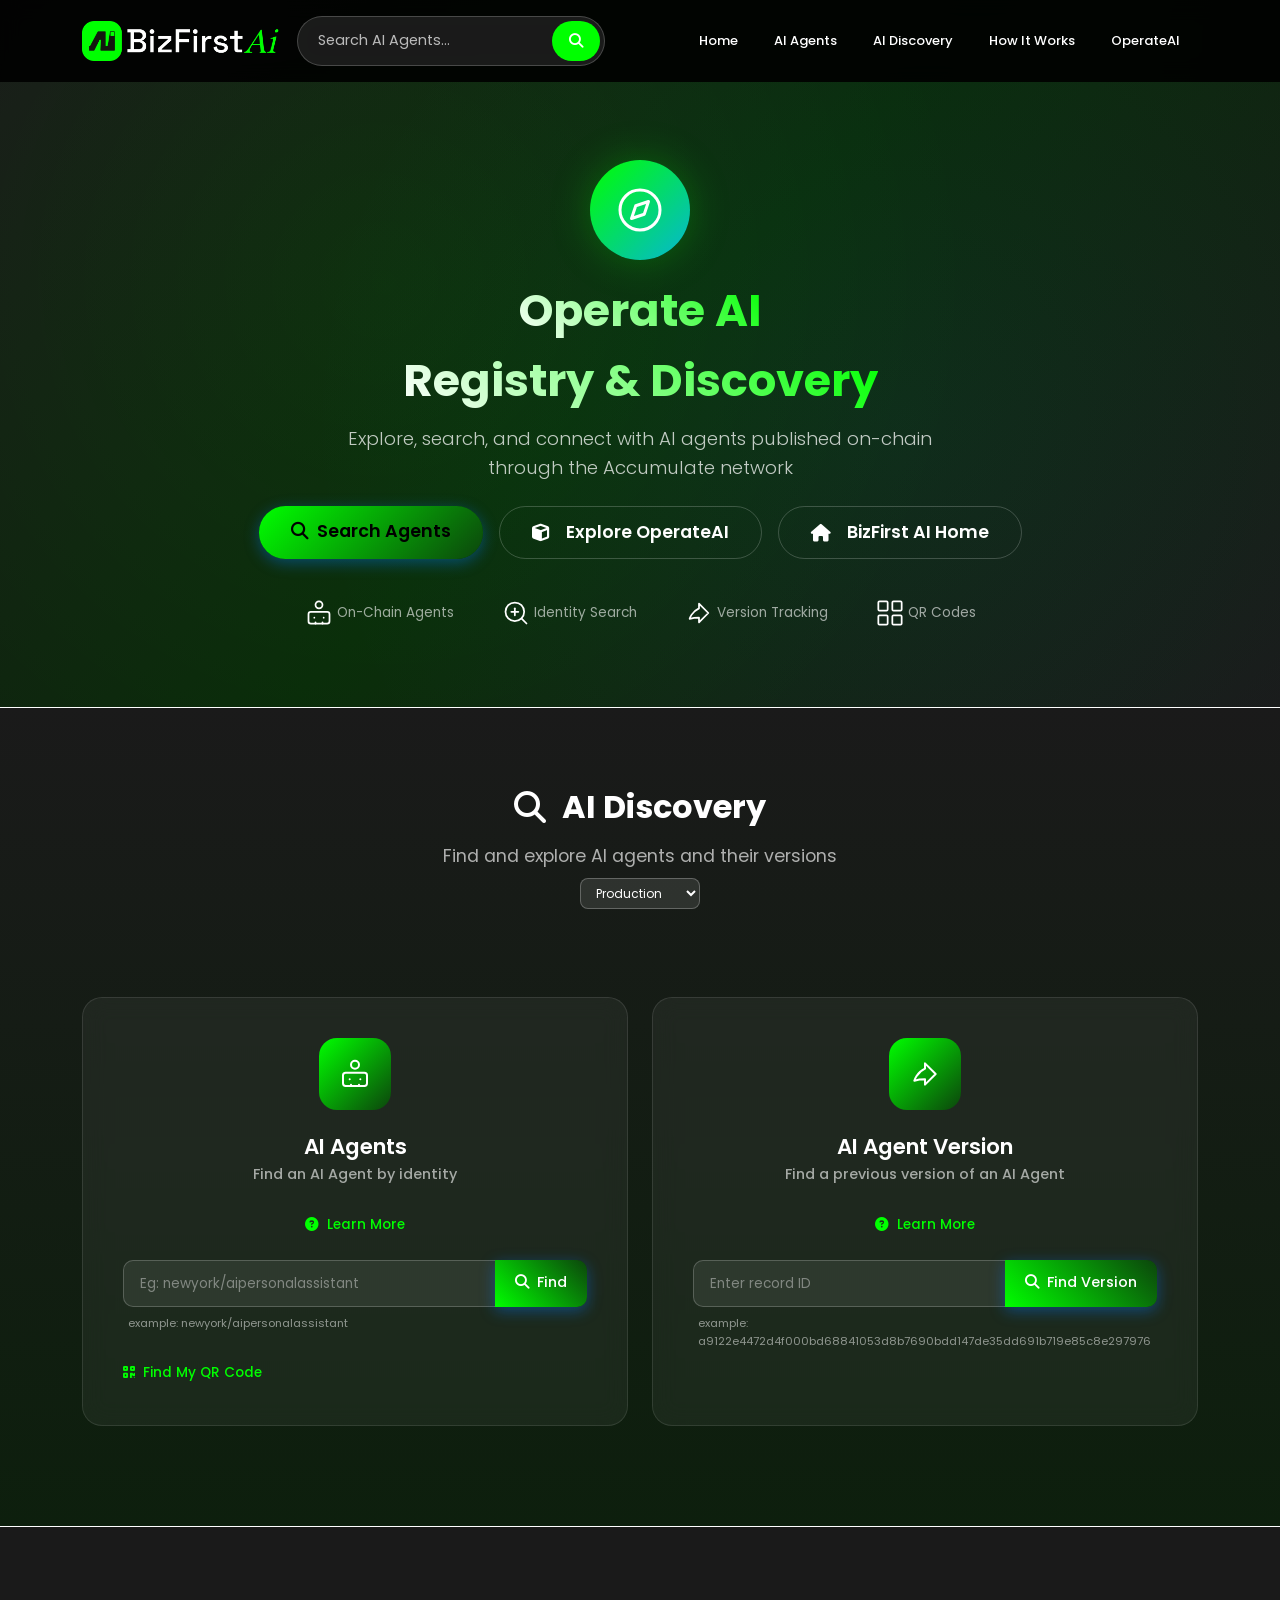
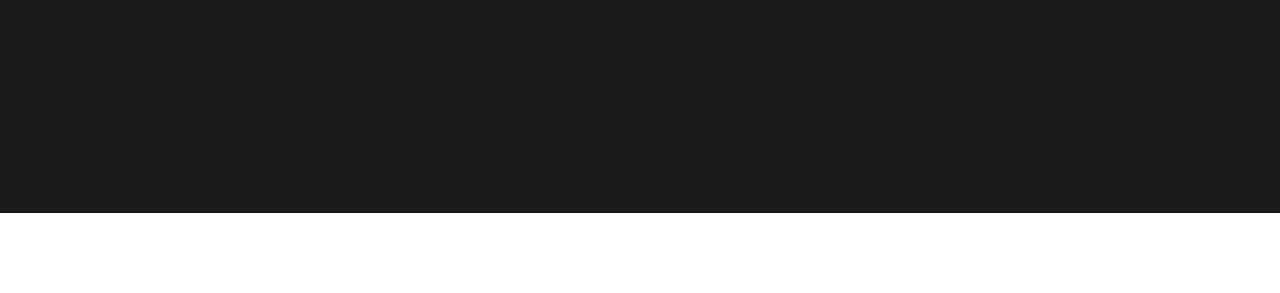
==== commit 802ff629: "Add How It Works page: registration, verification, API integration, and document authoring/approval " ====
--- a/docs/AgentDiscovery.html
+++ b/docs/AgentDiscovery.html
@@ -482,6 +482,9 @@
                     </li>
                     <li class="nav-item">
                         <a class="nav-link active" href="#search">AI Discovery</a>
+                    </li>
+                    <li class="nav-item">
+                        <a class="nav-link" href="how-it-works.html">How It Works</a>
                     </li>
                     <li class="nav-item">
                         <a class="nav-link" href="https://bizfirstai.github.io/OperateAI/">OperateAI</a>
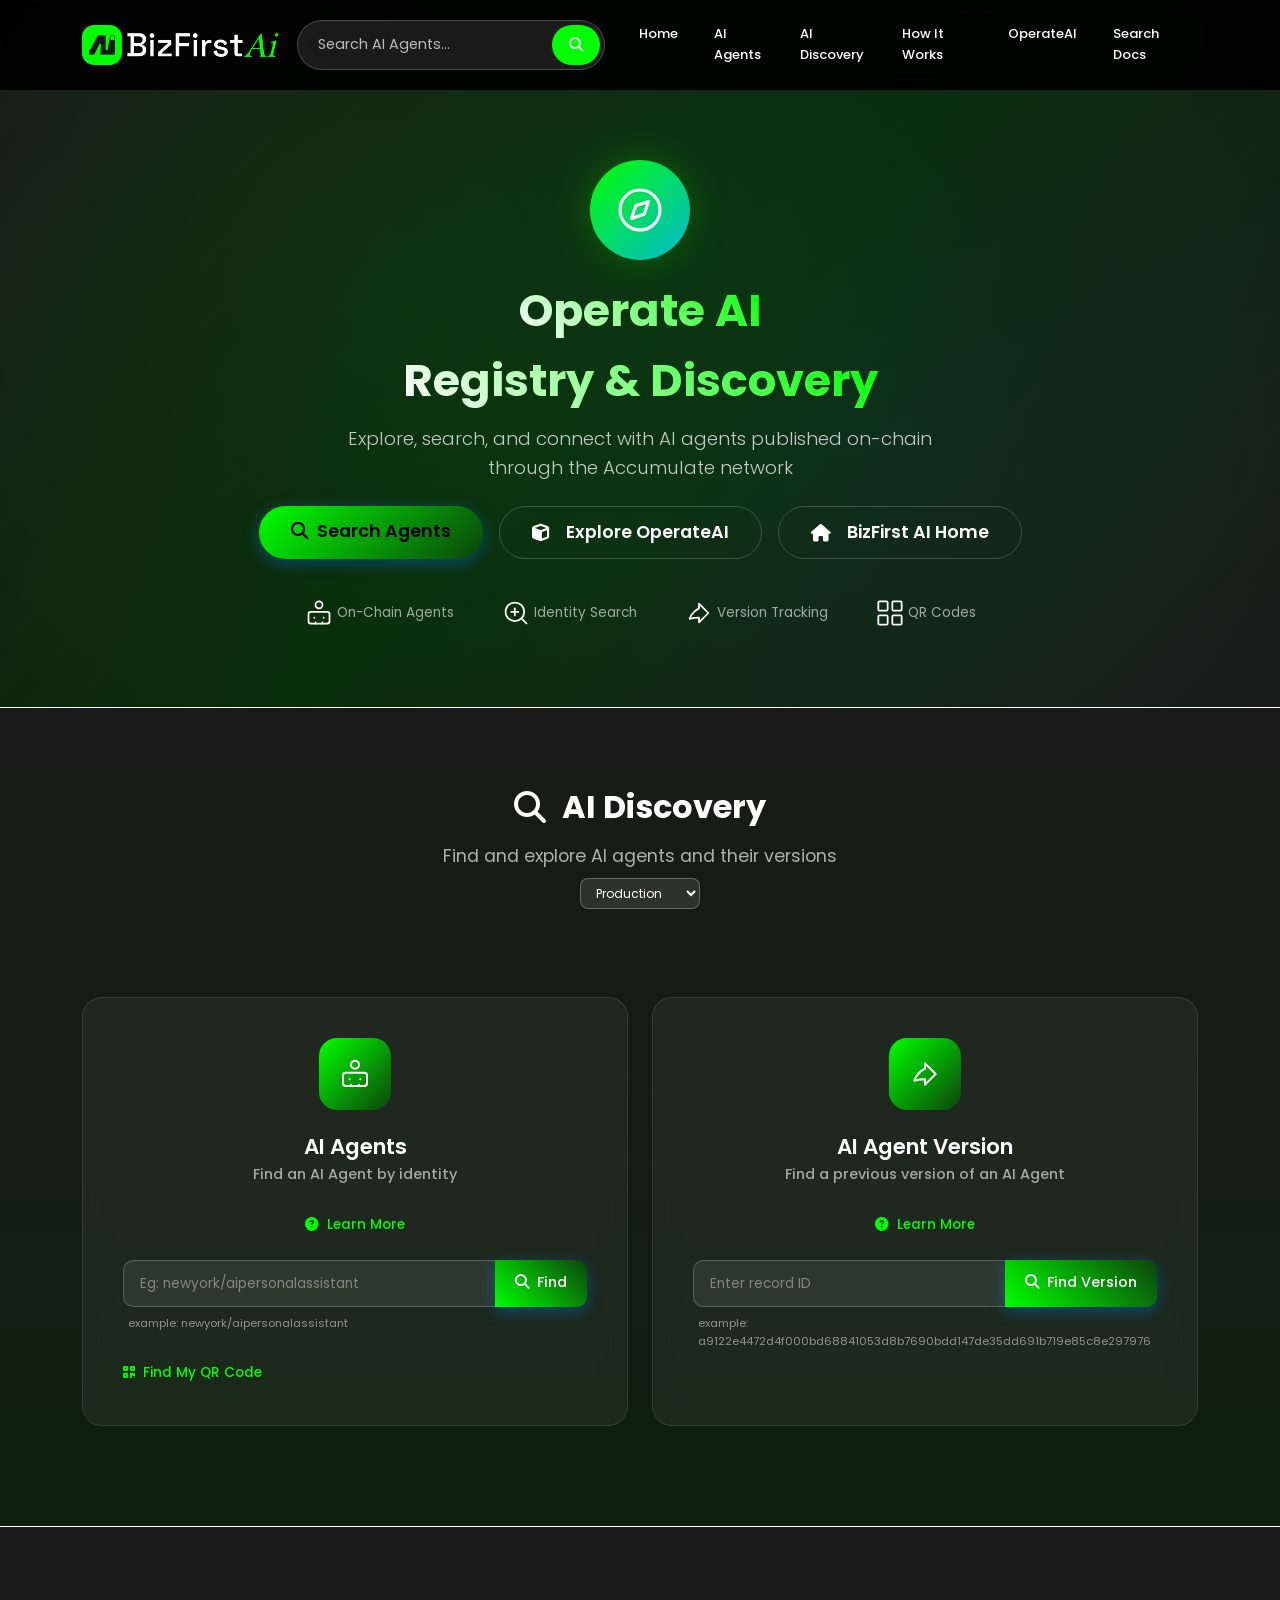
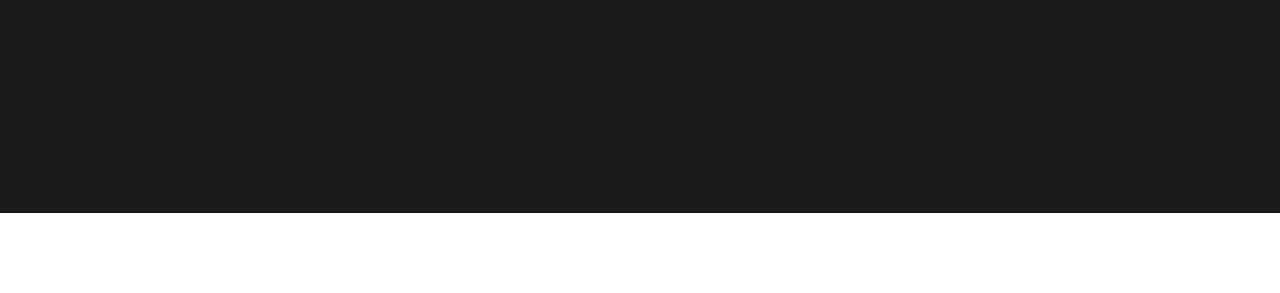
==== commit 25ee406e: "Add Search Docs link (https://docs.bizfirstai.com/search) to site navigation" ====
--- a/docs/AgentDiscovery.html
+++ b/docs/AgentDiscovery.html
@@ -488,6 +488,9 @@
                     </li>
                     <li class="nav-item">
                         <a class="nav-link" href="https://bizfirstai.github.io/OperateAI/">OperateAI</a>
+                    </li>
+                    <li class="nav-item">
+                        <a class="nav-link" href="https://docs.bizfirstai.com/search" target="_blank" rel="noopener">Search Docs</a>
                     </li>
                 </ul>
             </div>
